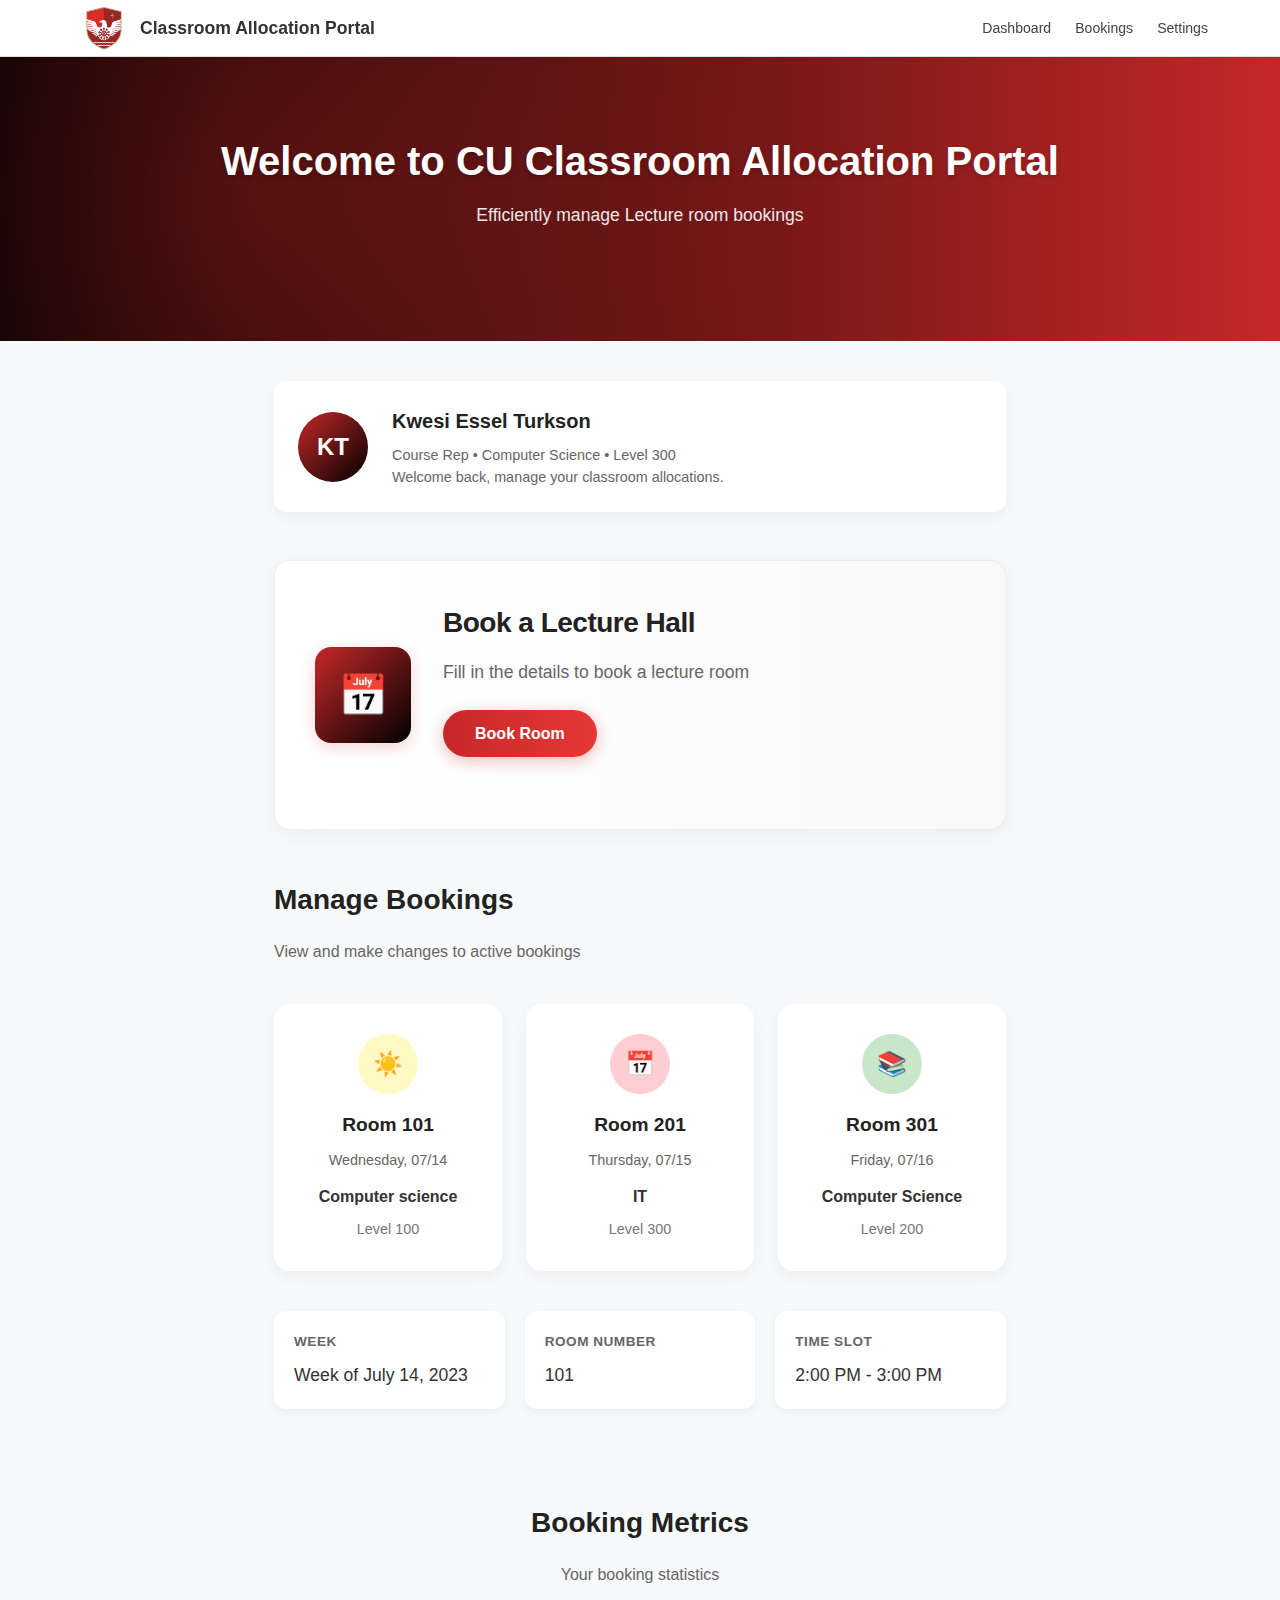
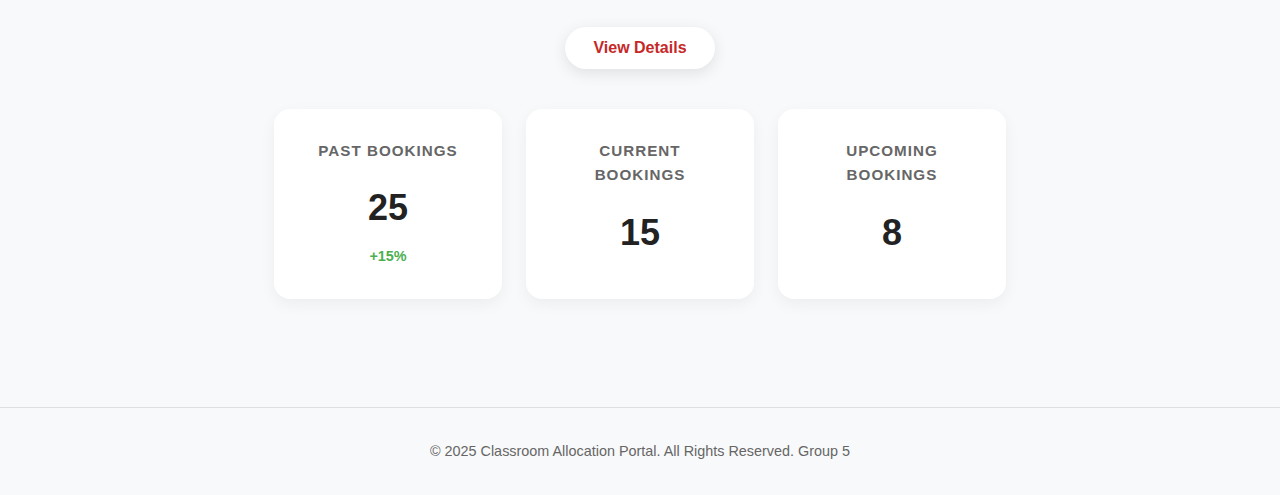
==== index.html @ 9508ac23 "Initial commit" ====
<!DOCTYPE html>
<html lang="en">
<head>
    <meta charset="UTF-8">
    <meta name="viewport" content="width=device-width, initial-scale=1.0">
    <title>Classroom Allocation Portal</title>
    <link rel="stylesheet" href="cu.css">
</head>
<body>
    <!-- Full-width header container -->
    <div class="header-container">
        <header class="header">
            <div class="logo">
                <img src="cu logo.png" alt="Logo">
                <span class="logo-text">Classroom Allocation Portal</span>
            </div>
            
            <button class="mobile-menu-toggle">☰</button>
            
            <div class="nav-links">
                <a href="#">Dashboard</a>
                <a href="booking.html">Bookings</a>
                <a href="#">Settings</a>
            </div>           
           
        </header>
    </div>

   

    <!-- Full-width hero container -->
    <div class="hero-container">
        <section class="hero">
            <h1>Welcome to CU Classroom Allocation Portal</h1>
            <p>Efficiently manage Lecture room bookings</p>
        </section>
    </div>

    <!-- Main content container -->        
    <div class="container">
        <!-- User info -->
        <div class="user-info">
            <div class="user-avatar">KT</div>
            <div class="user-details">
                <h3>Kwesi Essel Turkson</h3>
                <p>Course Rep • Computer Science • Level 300</p>
                <p>Welcome back, manage your classroom allocations.</p>
            </div>
        </div>
        
        <!-- New booking section -->
        <div class="new-booking">
            <div class="booking-icon">📅</div>
            <div class="booking-form">
                <h2>Book a Lecture Hall</h2>
                <p>Fill in the details to book a lecture room</p>
                <!-- Booking actions -->
                <div class="booking-actions">
                    <button class="btn" onclick="window.location.href='booking.html'">Book Room</button>
                </div>
            </div>
        </div>
        
        <!-- Manage bookings section -->
        <section class="manage-bookings">
            <h2 class="section-title">Manage Bookings</h2>
            <p class="section-subtitle">View and make changes to active bookings</p>

            <!-- Room cards -->
            <div class="room-cards">
                <div class="room-card">
                    <div class="room-icon sun">
                        <span>☀️</span>
                    </div>
                    <p class="room-number">Room 101</p>
                    <p class="room-details">Wednesday, 07/14</p>
                    <p class="room-department">Computer science</p>
                    <p class="room-level">Level 100</p>
                </div>
                <div class="room-card">
                    <div class="room-icon calendar">
                        <span>📅</span>
                    </div>
                    <p class="room-number">Room 201</p>
                    <p class="room-details">Thursday, 07/15</p>
                    <p class="room-department">IT</p>
                    <p class="room-level">Level 300</p>
                </div>
                <div class="room-card">
                    <div class="room-icon book">
                        <span>📚</span>
                    </div>
                    <p class="room-number">Room 301</p>
                    <p class="room-details">Friday, 07/16</p>
                    <p class="room-department">Computer Science</p>
                    <p class="room-level">Level 200</p>
                </div>
            </div>

            <!-- Booking details -->
            <div class="booking-details">
                <div class="booking-detail">
                    <h4>Week</h4>
                    <p>Week of July 14, 2023</p>
                </div>
                <div class="booking-detail">
                    <h4>Room Number</h4>
                    <p>101</p>
                </div>
                <div class="booking-detail">
                    <h4>Time slot</h4>
                    <p>2:00 PM - 3:00 PM</p>
                </div>
            </div>
        </section>

        <!-- Metrics section -->
        <section class="metrics">
            <h2 class="metrics-title">Booking Metrics</h2>
            <p class="metrics-subtitle">Your booking statistics</p>
            <div class="metrics-btn">
                <button class="btn">View Details</button>
            </div>

            <div class="metrics-cards">
                <div class="metrics-card">
                    <h3>Past Bookings</h3>
                    <p class="metrics-number">25</p>
                    <p class="metrics-change">+15%</p>
                </div>
                <div class="metrics-card">
                    <h3>Current Bookings</h3>
                    <p class="metrics-number">15</p>
                </div>
                <div class="metrics-card">
                    <h3>Upcoming Bookings</h3>
                    <p class="metrics-number">8</p>
                </div>
            </div>
        </section>
    </div>

    <!-- Footer -->
    <footer class="footer">
        <p>© 2025 Classroom Allocation Portal. All Rights Reserved. Group 5</p>
    </footer>

    <script src="cu.js"></script>
</body>
</html>
---- cu.css ----
/* ===== GLOBAL STYLES ===== */
* {
    margin: 0;
    padding: 0;
    box-sizing: border-box;
    font-family: 'Segoe UI', Roboto, Oxygen, Ubuntu, Cantarell, 'Open Sans', 'Helvetica Neue', sans-serif;
}

body {
    background-color: #f8f9fa;
    line-height: 1.6;
    color: #333;
    min-height: 100vh;
    display: flex;
    flex-direction: column;
}

img {
    max-width: 100%;
    height: auto;
    object-fit: contain;
}

.container {
    max-width: 1200px;
    margin: 0 auto;
    padding: 0 1.5rem;
    flex: 1;
}

.btn {
    display: inline-block;
    padding: 0.75rem 1.75rem;
    background-color: #fff;
    color: #c62828;
    text-decoration: none;
    border-radius: 2rem;
    font-size: 1rem;
    font-weight: 600;
    border: none;
    cursor: pointer;
    transition: all 0.3s ease;
    box-shadow: 0 4px 15px rgba(0,0,0,0.1);
}

.btn:hover {
    background-color: #f1f1f1;
    transform: translateY(-2px);
    box-shadow: 0 6px 20px rgba(0,0,0,0.15);
}

.section-title {
    font-size: 1.75rem;
    margin-bottom: 1rem;
    color: #222;
    font-weight: 700;
}

.section-subtitle {
    font-size: 1rem;
    color: #666;
    margin-bottom: 2rem;
    max-width: 700px;
}

/* ===== SIMPLIFIED HEADER SECTION ===== */
.header-container {
    width: 100%;
    background-color: #ffffff;
    border-bottom: 1px solid #e0e0e0;
    position: sticky;
    top: 0;
    z-index: 1000;
    box-shadow: 0 2px 4px rgba(0, 0, 0, 0.05);
}

.header {
    display: flex;
    justify-content: space-between;
    align-items: center;
    max-width: 1200px;
    margin: 0 auto;
    padding: 1rem 2rem;
    gap: 1rem;
}

/* Logo Area */
.logo {
    display: flex;
    align-items: center;
    gap: 0.75rem;
    text-decoration: none;
}

.logo img {
    width: 2rem;
    height: 2rem;
}

.logo-text {
    font-weight: 600;
    font-size: 1.2rem;
    color: #333333;
    white-space: nowrap;
    font-family: 'Segoe UI', Roboto, Oxygen, Ubuntu, Cantarell, sans-serif;
}

/* Navigation */
.nav-links {
    display: flex;
    gap: 1.5rem;
    margin-left: auto;
}

.nav-links a {
    text-decoration: none;
    color: #444444;
    font-size: 1rem;
    font-weight: 500;
    padding: 0.5rem 0;
    position: relative;
    font-family: 'Segoe UI', Roboto, Oxygen, Ubuntu, Cantarell, sans-serif;
}

.nav-links a:hover {
    color: #cc0000;
}

.nav-links a::after {
    content: '';
    position: absolute;
    bottom: 0;
    left: 0;
    width: 0;
    height: 2px;
    background: #cc0000;
    transition: width 0.3s ease;
}

.nav-links a:hover::after {
    width: 100%;
}


/* Mobile Styles */
@media (max-width: 992px) {
    .header {
        flex-wrap: wrap;
        padding: 0.75rem 1.5rem;
    }
    
    .mobile-menu-toggle,
    .search-toggle {
        display: block;
        background: none;
        border: none;
        font-size: 1.5rem;
        color: #333333;
        cursor: pointer;
        padding: 0.25rem;
    }
    
    .nav-links {
        display: none;
        width: 100%;
        flex-direction: column;
        gap: 0.5rem;
        margin: 0.75rem 0 0;
        padding: 0.5rem 0;
        border-top: 1px solid #eeeeee;
    }
    
    .nav-links.active {
        display: flex;
    }
    
    .search-container {
        display: none;
        width: 100%;
        margin-top: 0.75rem;
    }
    
    .search-container.active {
        display: flex;
    }
}
/* ===== HERO SECTION ===== */
.hero-container {
    width: 100%;
    background: linear-gradient(90deg, #000000 0%, #c62828 100%);
    position: relative;
    overflow: hidden;
}

.hero-container::before {
    content: '';
    position: absolute;
    top: 0;
    left: 0;
    width: 100%;
    height: 100%;
    background: radial-gradient(circle at 20% 50%, rgba(198,40,40,0.3) 0%, transparent 50%);
}

.hero {
    max-width: 1200px;
    margin: 0 auto;
    color: white;
    text-align: center;
    padding: 5rem 1.5rem;
    position: relative;
    z-index: 1;
}

.hero h1 {
    font-size: 2.5rem;
    margin-bottom: 1rem;
    font-weight: 700;
    text-shadow: 0 2px 4px rgba(0,0,0,0.2);
    line-height: 1.2;
}

.hero p {
    font-size: 1.1rem;
    margin-bottom: 2rem;
    opacity: 0.9;
    max-width: 700px;
    margin-left: auto;
    margin-right: auto;
}

/* ===== MAIN CONTENT SECTIONS ===== */
/* User Info */
.user-info {
    display: flex;
    align-items: center;
    margin: 2.5rem 0;
    padding: 1.5rem;
    background-color: #fff;
    border-radius: 0.75rem;
    box-shadow: 0 5px 15px rgba(0,0,0,0.05);
}

.user-avatar {
    width: 4.375rem;
    height: 4.375rem;
    background-color: #e0e0e0;
    border-radius: 50%;
    margin-right: 1.5rem;
    display: flex;
    align-items: center;
    justify-content: center;
    overflow: hidden;
    background: linear-gradient(135deg, #c62828 0%, #000000 100%);
    color: white;
    font-weight: bold;
    font-size: 1.5rem;
}

.user-details h3 {
    font-size: 1.25rem;
    margin-bottom: 0.5rem;
    color: #222;
}

.user-details p {
    font-size: 0.9rem;
    color: #666;
    line-height: 1.5;
}

/* Room Cards */
.room-cards {
    display: flex;
    justify-content: space-between;
    margin: 2.5rem 0;
    gap: 1.5rem;
}

.room-card {
    flex: 1;
    text-align: center;
    padding: 1.875rem;
    border-radius: 1rem;
    background-color: #fff;
    box-shadow: 0 5px 15px rgba(0,0,0,0.05);
    transition: all 0.3s ease;
}

.room-card:hover {
    transform: translateY(-0.3125rem);
    box-shadow: 0 8px 25px rgba(0,0,0,0.1);
}

.room-icon {
    width: 3.75rem;
    height: 3.75rem;
    margin: 0 auto 1rem;
    background-color: #f5f5f5;
    border-radius: 50%;
    display: flex;
    align-items: center;
    justify-content: center;
    font-size: 1.5rem;
    transition: all 0.3s ease;
}

.room-card:hover .room-icon {
    transform: scale(1.1);
}

.room-icon.sun {
    background-color: #fff9c4;
    color: #ffc107;
}

.room-icon.calendar {
    background-color: #ffcdd2;
    color: #f44336;
}

.room-icon.book {
    background-color: #c8e6c9;
    color: #4caf50;
}

.room-number {
    font-weight: 700;
    margin-bottom: 0.5rem;
    font-size: 1.2rem;
    color: #222;
}

.room-details {
    font-size: 0.9rem;
    color: #666;
    margin-bottom: 0.75rem;
}

.room-department {
    font-weight: 600;
    margin-bottom: 0.5rem;
    color: #333;
}

.room-level {
    font-size: 0.9rem;
    color: #777;
}

/* Booking Details */
.booking-details {
    display: flex;
    justify-content: space-between;
    margin: 2rem 0;
    gap: 1.25rem;
}

.booking-detail {
    flex: 1;
    background: #fff;
    padding: 1.25rem;
    border-radius: 0.75rem;
    box-shadow: 0 3px 10px rgba(0,0,0,0.05);
}

.booking-detail h4 {
    font-size: 0.85rem;
    color: #666;
    margin-bottom: 0.5rem;
    text-transform: uppercase;
    letter-spacing: 0.5px;
}

.booking-detail p {
    font-size: 1.1rem;
    color: #333;
    font-weight: 500;
}

/* Booking Actions */
.booking-actions {
    display: flex;
    gap: 1rem;
    margin: 2rem 0;
}

/* New Booking Section */
.new-booking {
    display: flex;
    align-items: center;
    margin: 3rem 0;
    padding: 2.5rem;
    background: #fff;
    border-radius: 1rem;
    box-shadow: 0 5px 20px rgba(0,0,0,0.05);
    transition: all 0.3s ease;
    border: 1px solid rgba(0, 0, 0, 0.05);
    background-image: linear-gradient(to right, #ffffff, #f9f9f9);
}

.new-booking:hover {
    box-shadow: 0 8px 30px rgba(0,0,0,0.1);
    transform: translateY(-3px);
    border-color: rgba(0, 122, 255, 0.2);
}

.booking-icon {
    width: 6rem;
    height: 6rem;
    margin-right: 2rem;
    background: linear-gradient(135deg, #c62828 0%, #000000 100%);
    border-radius: 1rem;
    display: flex;
    align-items: center;
    justify-content: center;
    color: white;
    font-size: 2.5rem;
    flex-shrink: 0;
    box-shadow: 0 4px 15px rgba(198, 40, 40, 0.2);
}

.booking-form {
    flex-grow: 1;
}

.booking-form h2 {
    font-size: 1.75rem;
    margin-bottom: 0.75rem;
    color: #222;
    font-weight: 700;
    letter-spacing: -0.5px;
}

.booking-form p {
    font-size: 1.1rem;
    color: #666;
    max-width: 600px;
    margin-bottom: 1.5rem;
    line-height: 1.6;
}

/* Booking Actions */
.booking-actions {
    display: flex;
    gap: 1rem;
    margin-top: 1.5rem;
}

.booking-actions .btn {
    background: linear-gradient(to right, #c62828, #e53935);
    color: white;
    border: none;
    padding: 0.9rem 2rem;
    font-size: 1rem;
    font-weight: 600;
    box-shadow: 0 4px 15px rgba(198, 40, 40, 0.3);
    transition: all 0.3s ease;
}

.booking-actions .btn:hover {
    background: linear-gradient(to right, #b71c1c, #c62828);
    transform: translateY(-2px);
    box-shadow: 0 6px 20px rgba(198, 40, 40, 0.4);
}

/* Metrics Section */
.metrics {
    padding: 3.75rem 0;
    text-align: center;
}

.metrics-title {
    font-size: 1.75rem;
    margin-bottom: 1rem;
    color: #222;
}

.metrics-subtitle {
    font-size: 1rem;
    color: #666;
    margin-bottom: 2.5rem;
    max-width: 700px;
    margin-left: auto;
    margin-right: auto;
}

.metrics-btn {
    margin-bottom: 2.5rem;
}

.metrics-cards {
    display: flex;
    justify-content: space-between;
    gap: 1.5rem;
}

.metrics-card {
    flex: 1;
    text-align: center;
    background: #fff;
    padding: 1.875rem;
    border-radius: 1rem;
    box-shadow: 0 5px 15px rgba(0,0,0,0.05);
    transition: all 0.3s ease;
}

.metrics-card:hover {
    transform: translateY(-0.3125rem);
    box-shadow: 0 8px 25px rgba(0,0,0,0.1);
}

.metrics-card h3 {
    font-size: 0.95rem;
    color: #666;
    margin-bottom: 1rem;
    text-transform: uppercase;
    letter-spacing: 1px;
}

.metrics-number {
    font-size: 2.25rem;
    font-weight: 700;
    margin-bottom: 0.5rem;
    color: #222;
}

.metrics-change {
    font-size: 0.9rem;
    color: #4caf50;
    font-weight: 600;
}

/* Footer */
.footer {
    text-align: center;
    padding: 2rem;
    font-size: 0.9rem;
    color: #666;
    border-top: 1px solid rgba(0,0,0,0.1);
    margin-top: 3rem;
}

/* ===== RESPONSIVE STYLES ===== */
@media (max-width: 1024px) {
    .room-cards, 
    .metrics-cards {
        flex-wrap: wrap;
    }
    
    .room-card,
    .metrics-card {
        min-width: calc(50% - 1rem);
    }
}

@media (min-width: 769px) {
    .header-container {
        padding: 0 2rem;
    }
    
    .header {
        height: 3.5rem;
        gap: 1.5rem;
        flex-wrap: nowrap;
    }
    
    .logo {
        min-width: 220px;
        padding-left: 0.5rem;
        order: 0;
    }
    
    .logo img {
        width: 3rem;
        height: 3rem;
    }
    
    .logo-text {
        font-size: 1.1rem;
    }
    
    .mobile-menu-toggle, 
    .search-toggle {
        display: none;
    }
    
    .nav-links {
        display: flex;
        width: auto;
        order: 0;
        margin-top: 0;
        padding-top: 0;
        border-top: none;
        margin-left: 1.5rem;
        gap: 1.5rem;
    }
    
    .nav-links a {
        font-size: 0.88rem;
        padding: 0.5rem 0;
        flex: none;
    }
    
    .search-container {
        display: block;
        order: 0;
        margin-top: 0;
        min-width: 240px;
        max-width: 320px;
    }
    
    .mobile-search {
        display: none;
    }
}

@media (max-width: 768px) {
    .hero {
        padding: 4rem 1.25rem;
    }
    
    .hero h1 {
        font-size: 2rem;
    }
    
    .room-cards,
    .metrics-cards {
        flex-direction: column;
        gap: 1.25rem;
    }
    
    .room-card,
    .metrics-card {
        width: 100%;
    }
    
    .booking-details {
        flex-direction: column;
        gap: 1rem;
    }
    
    .new-booking {
        flex-direction: column;
        text-align: center;
        padding: 2rem;
    }
    
    .booking-icon {
        margin-right: 0;
        margin-bottom: 1.5rem;
        width: 5rem;
        height: 5rem;
        font-size: 2rem;
    }

    .booking-form h2 {
        font-size: 1.5rem;
    }
    
    .booking-form p {
        font-size: 1rem;
        margin-left: auto;
        margin-right: auto;
    }
    
    .booking-actions {
        justify-content: center;
    }

    .btn, 
    .btn-secondary {
        width: 100%;
    }
}

@media (max-width: 480px) {
    .header-container {
        padding: 0.5rem;
    }
    
    .logo-text {
        font-size: 0.95rem;
    }
    
    .mobile-search {
        padding: 0.5rem;
        top: 56px;
    }
    
    .nav-links {
        flex-direction: column;
        gap: 0.5rem;
    }
    
    .nav-links a {
        padding: 0.75rem;
    }

    .hero h1 {
        font-size: 1.75rem;
    }
    
    .hero p {
        font-size: 1rem;
    }

    .user-info {
        flex-direction: column;
        text-align: center;
        padding: 1.5rem;
    }

    .user-avatar {
        margin-right: 0;
        margin-bottom: 1rem;
    }

    .new-booking {
        padding: 1.5rem;
    }
    
    .booking-icon {
        width: 4.5rem;
        height: 4.5rem;
        font-size: 1.8rem;
    }
    
    .booking-form h2 {
        font-size: 1.3rem;
    }
    
    .booking-actions {
        flex-direction: column;
        gap: 0.8rem;
    }
    
    .booking-actions .btn {
        width: 100%;
    }

    .metrics-title {
        font-size: 1.5rem;
    }
}
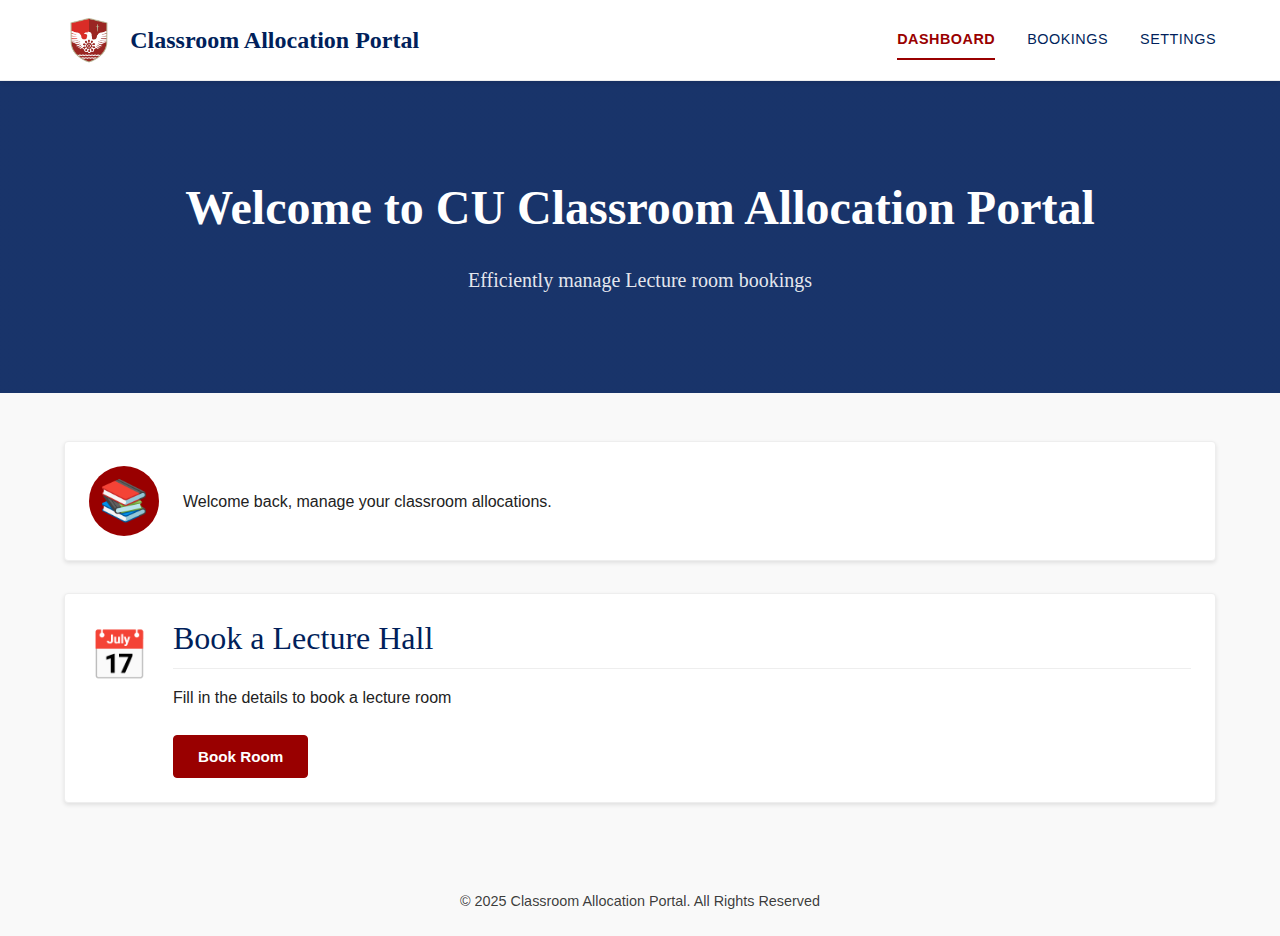
==== commit 55a255a8: "Updated HTML and CSS files" ====
--- a/index.html
+++ b/index.html
@@ -15,18 +15,15 @@
                 <span class="logo-text">Classroom Allocation Portal</span>
             </div>
             
-            <button class="mobile-menu-toggle">☰</button>
+            <button class="mobile-menu-toggle" aria-label="Toggle navigation menu" aria-expanded="false">☰</button>
             
             <div class="nav-links">
-                <a href="#">Dashboard</a>
+                <a href="#" class="active">Dashboard</a>
                 <a href="booking.html">Bookings</a>
-                <a href="#">Settings</a>
+                <a href="settings.html">Settings</a>
             </div>           
-           
         </header>
     </div>
-
-   
 
     <!-- Full-width hero container -->
     <div class="hero-container">
@@ -40,10 +37,10 @@
     <div class="container">
         <!-- User info -->
         <div class="user-info">
-            <div class="user-avatar">KT</div>
+            <div class="user-avatar"><span>📚</span></div>
             <div class="user-details">
-                <h3>Kwesi Essel Turkson</h3>
-                <p>Course Rep • Computer Science • Level 300</p>
+                <h3 id="userFullName"></h3>
+                <p id="userRoleInfo"></p>
                 <p>Welcome back, manage your classroom allocations.</p>
             </div>
         </div>
@@ -60,91 +57,40 @@
                 </div>
             </div>
         </div>
-        
-        <!-- Manage bookings section -->
-        <section class="manage-bookings">
-            <h2 class="section-title">Manage Bookings</h2>
-            <p class="section-subtitle">View and make changes to active bookings</p>
+        <!--
+        -->
+       <!-- Add this in your index.html file -->
 
-            <!-- Room cards -->
-            <div class="room-cards">
-                <div class="room-card">
-                    <div class="room-icon sun">
-                        <span>☀️</span>
-                    </div>
-                    <p class="room-number">Room 101</p>
-                    <p class="room-details">Wednesday, 07/14</p>
-                    <p class="room-department">Computer science</p>
-                    <p class="room-level">Level 100</p>
-                </div>
-                <div class="room-card">
-                    <div class="room-icon calendar">
-                        <span>📅</span>
-                    </div>
-                    <p class="room-number">Room 201</p>
-                    <p class="room-details">Thursday, 07/15</p>
-                    <p class="room-department">IT</p>
-                    <p class="room-level">Level 300</p>
-                </div>
-                <div class="room-card">
-                    <div class="room-icon book">
-                        <span>📚</span>
-                    </div>
-                    <p class="room-number">Room 301</p>
-                    <p class="room-details">Friday, 07/16</p>
-                    <p class="room-department">Computer Science</p>
-                    <p class="room-level">Level 200</p>
-                </div>
-            </div>
-
-            <!-- Booking details -->
-            <div class="booking-details">
-                <div class="booking-detail">
-                    <h4>Week</h4>
-                    <p>Week of July 14, 2023</p>
-                </div>
-                <div class="booking-detail">
-                    <h4>Room Number</h4>
-                    <p>101</p>
-                </div>
-                <div class="booking-detail">
-                    <h4>Time slot</h4>
-                    <p>2:00 PM - 3:00 PM</p>
-                </div>
-            </div>
-        </section>
-
-        <!-- Metrics section -->
-        <section class="metrics">
-            <h2 class="metrics-title">Booking Metrics</h2>
-            <p class="metrics-subtitle">Your booking statistics</p>
-            <div class="metrics-btn">
-                <button class="btn">View Details</button>
-            </div>
-
-            <div class="metrics-cards">
-                <div class="metrics-card">
-                    <h3>Past Bookings</h3>
-                    <p class="metrics-number">25</p>
-                    <p class="metrics-change">+15%</p>
-                </div>
-                <div class="metrics-card">
-                    <h3>Current Bookings</h3>
-                    <p class="metrics-number">15</p>
-                </div>
-                <div class="metrics-card">
-                    <h3>Upcoming Bookings</h3>
-                    <p class="metrics-number">8</p>
-                </div>
-            </div>
-        </section>
+       <!--
+<section class="manage-bookings">
+    <h2 class="section-title">Manage Bookings</h2>
+    <p class="section-subtitle">View and make changes to active bookings</p>
+    -->
+    
+    <div class="room-cards">
+      <!-- Booking cards will be inserted here by JavaScript -->
     </div>
+    
+    <!--
+    <div class="booking-details">
+      <div class="booking-detail">
+        <h4>Next Booking</h4>
+        <p id="nextBooking">Loading...</p>
+      </div>
+    </div>
+  </section>
+-->
+ 
 
     <!-- Footer -->
     <footer class="footer">
-        <p>© 2025 Classroom Allocation Portal. All Rights Reserved. Group 5</p>
+        <div class="footer-content">
+            <p>© 2025 Classroom Allocation Portal. All Rights Reserved</p>
+        </div>
     </footer>
 
     <script src="cu.js"></script>
+    <script src="user-display.js"></script>
+    <script src="booking-system.js"></script>
 </body>
 </html>--- a/cu.css
+++ b/cu.css
@@ -1,129 +1,226 @@
-/* ===== GLOBAL STYLES ===== */
+/* ====== Global Styles ====== */
+:root {
+    --primary-color: #990000; /* Penn red */
+    --secondary-color: #011F5B; /* Penn blue */
+    --accent-color: #4CAF50; /* Green for available/positive actions */
+    --danger-color: #E74C3C; /* Slightly different red for danger/destructive actions */
+    --light-color: #F8F9FA;
+    --dark-color: #222;
+    --gray-color: #6C757D;
+    --white: #FFFFFF;
+    --off-white: #F9F9F9;
+    --shadow: 0 2px 4px rgba(0, 0, 0, 0.1);
+    --transition: all 0.3s ease;
+    --border-radius: 4px;
+    --max-width: 1200px;
+    --header-height: 80px;
+    --serif-font: 'Georgia', serif;
+    --sans-font: 'Helvetica Neue', Arial, sans-serif;
+}
+
 * {
     margin: 0;
     padding: 0;
     box-sizing: border-box;
-    font-family: 'Segoe UI', Roboto, Oxygen, Ubuntu, Cantarell, 'Open Sans', 'Helvetica Neue', sans-serif;
+}
+
+html {
+    font-size: 16px;
+    scroll-behavior: smooth;
+    width: 100%;
+    overflow-x: hidden;
 }
 
 body {
-    background-color: #f8f9fa;
+    font-family: var(--sans-font);
     line-height: 1.6;
-    color: #333;
+    color: var(--dark-color);
+    background-color: var(--off-white);
     min-height: 100vh;
     display: flex;
     flex-direction: column;
+    width: 100%;
+    overflow-x: hidden;
+}
+
+a {
+    text-decoration: none;
+    color: var(--secondary-color);
+    transition: var(--transition);
+}
+
+a:hover {
+    color: var(--primary-color);
+}
+
+button {
+    cursor: pointer;
+    font-family: inherit;
+    border: none;
+    outline: none;
 }
 
 img {
     max-width: 100%;
     height: auto;
-    object-fit: contain;
-}
-
+    display: block;
+}
+
+/* ====== Typography ====== */
+h1, h2, h3, h4 {
+    margin-bottom: 1rem;
+    line-height: 1.3;
+    font-family: var(--serif-font);
+    font-weight: normal;
+    color: var(--secondary-color);
+}
+
+h1 {
+    font-size: 2.5rem;
+    font-weight: 700;
+}
+
+h2 {
+    font-size: 2rem;
+    border-bottom: 1px solid #eee;
+    padding-bottom: 0.5rem;
+}
+
+h3 {
+    font-size: 1.5rem;
+}
+
+p {
+    margin-bottom: 1rem;
+    color: var(--dark-color);
+}
+
+/* ====== Utility Classes ====== */
 .container {
-    max-width: 1200px;
+    width: 100%;
+    max-width: var(--max-width);
     margin: 0 auto;
     padding: 0 1.5rem;
-    flex: 1;
 }
 
 .btn {
     display: inline-block;
-    padding: 0.75rem 1.75rem;
-    background-color: #fff;
-    color: #c62828;
-    text-decoration: none;
-    border-radius: 2rem;
-    font-size: 1rem;
+    padding: 0.75rem 1.5rem;
+    background-color: var(--primary-color);
+    color: var(--white);
+    border-radius: var(--border-radius);
     font-weight: 600;
-    border: none;
-    cursor: pointer;
-    transition: all 0.3s ease;
-    box-shadow: 0 4px 15px rgba(0,0,0,0.1);
+    transition: var(--transition);
+    text-align: center;
+    border: 1px solid var(--primary-color);
+    font-size: 0.95rem;
 }
 
 .btn:hover {
-    background-color: #f1f1f1;
-    transform: translateY(-2px);
-    box-shadow: 0 6px 20px rgba(0,0,0,0.15);
-}
-
-.section-title {
-    font-size: 1.75rem;
-    margin-bottom: 1rem;
-    color: #222;
-    font-weight: 700;
-}
-
-.section-subtitle {
-    font-size: 1rem;
-    color: #666;
-    margin-bottom: 2rem;
-    max-width: 700px;
-}
-
-/* ===== SIMPLIFIED HEADER SECTION ===== */
+    background-color: #7a0000;
+    transform: translateY(-1px);
+    box-shadow: var(--shadow);
+}
+
+.btn-outline {
+    background-color: transparent;
+    color: var(--primary-color);
+    border: 1px solid var(--primary-color);
+}
+
+.btn-outline:hover {
+    background-color: var(--primary-color);
+    color: white;
+}
+
+.btn-available {
+    background-color: var(--accent-color);
+    color: white;
+    border-color: var(--accent-color);
+}
+
+.btn-available:hover {
+    background-color: #3e8e41;
+}
+
+.btn-booked {
+    background-color: var(--gray-color);
+    cursor: not-allowed;
+    border-color: var(--gray-color);
+}
+
+.btn-cancel {
+    background-color: var(--danger-color);
+    color: white;
+    border-color: var(--danger-color);
+}
+
+.btn-cancel:hover {
+    background-color: #c0392b;
+}
+
+.text-center {
+    text-align: center;
+}
+
+/* ====== Header Styles ====== */
 .header-container {
     width: 100%;
-    background-color: #ffffff;
-    border-bottom: 1px solid #e0e0e0;
+    background-color: var(--white);
+    color: var(--secondary-color);
+    box-shadow: var(--shadow);
     position: sticky;
     top: 0;
-    z-index: 1000;
-    box-shadow: 0 2px 4px rgba(0, 0, 0, 0.05);
+    z-index: 100;
+    border-bottom: 1px solid #eee;
 }
 
 .header {
     display: flex;
     justify-content: space-between;
     align-items: center;
-    max-width: 1200px;
+    height: var(--header-height);
+    padding: 0 1.5rem;
+    max-width: var(--max-width);
     margin: 0 auto;
-    padding: 1rem 2rem;
+}
+
+.logo {
+    display: flex;
+    align-items: center;
     gap: 1rem;
 }
 
-/* Logo Area */
-.logo {
-    display: flex;
-    align-items: center;
-    gap: 0.75rem;
-    text-decoration: none;
-}
-
 .logo img {
-    width: 2rem;
-    height: 2rem;
+    height: 50px;
+    width: auto;
 }
 
 .logo-text {
+    font-family: var(--serif-font);
+    font-size: 1.5rem;
     font-weight: 600;
-    font-size: 1.2rem;
-    color: #333333;
-    white-space: nowrap;
-    font-family: 'Segoe UI', Roboto, Oxygen, Ubuntu, Cantarell, sans-serif;
-}
-
-/* Navigation */
+    color: var(--secondary-color);
+}
+
 .nav-links {
     display: flex;
-    gap: 1.5rem;
-    margin-left: auto;
+    gap: 2rem;
 }
 
 .nav-links a {
-    text-decoration: none;
-    color: #444444;
-    font-size: 1rem;
     font-weight: 500;
+    transition: var(--transition);
     padding: 0.5rem 0;
     position: relative;
-    font-family: 'Segoe UI', Roboto, Oxygen, Ubuntu, Cantarell, sans-serif;
+    color: var(--secondary-color);
+    text-transform: uppercase;
+    font-size: 0.9rem;
+    letter-spacing: 0.5px;
 }
 
 .nav-links a:hover {
-    color: #cc0000;
+    color: var(--primary-color);
 }
 
 .nav-links a::after {
@@ -133,613 +230,597 @@
     left: 0;
     width: 0;
     height: 2px;
-    background: #cc0000;
-    transition: width 0.3s ease;
+    background-color: var(--primary-color);
+    transition: var(--transition);
 }
 
 .nav-links a:hover::after {
     width: 100%;
 }
 
-
-/* Mobile Styles */
-@media (max-width: 992px) {
-    .header {
-        flex-wrap: wrap;
-        padding: 0.75rem 1.5rem;
-    }
-    
-    .mobile-menu-toggle,
-    .search-toggle {
-        display: block;
-        background: none;
-        border: none;
-        font-size: 1.5rem;
-        color: #333333;
-        cursor: pointer;
-        padding: 0.25rem;
-    }
-    
-    .nav-links {
-        display: none;
-        width: 100%;
-        flex-direction: column;
-        gap: 0.5rem;
-        margin: 0.75rem 0 0;
-        padding: 0.5rem 0;
-        border-top: 1px solid #eeeeee;
-    }
-    
-    .nav-links.active {
-        display: flex;
-    }
-    
-    .search-container {
-        display: none;
-        width: 100%;
-        margin-top: 0.75rem;
-    }
-    
-    .search-container.active {
-        display: flex;
-    }
-}
-/* ===== HERO SECTION ===== */
+.nav-links a.active {
+    color: var(--primary-color);
+    font-weight: 600;
+}
+
+.nav-links a.active::after {
+    width: 100%;
+}
+
+.mobile-menu-toggle {
+    display: none;
+    background: none;
+    color: var(--secondary-color);
+    font-size: 1.5rem;
+    cursor: pointer;
+    border: none;
+}
+
+/* ====== Hero Section ====== */
 .hero-container {
     width: 100%;
-    background: linear-gradient(90deg, #000000 0%, #c62828 100%);
-    position: relative;
-    overflow: hidden;
-}
-
-.hero-container::before {
-    content: '';
-    position: absolute;
+    background: linear-gradient(rgba(1, 31, 91, 0.9), rgba(1, 31, 91, 0.9)), 
+                url('https://www.upenn.edu/sites/default/files/styles/card_3x2/public/2022-06/penn-campus-aerial.jpg') no-repeat center center;
+    background-size: cover;
+    color: var(--white);
+    padding: 6rem 0 4rem;
+    margin-bottom: 3rem;
+    text-align: center;
+}
+
+.hero {
+    max-width: var(--max-width);
+    margin: 0 auto;
+    padding: 0 1.5rem;
+    text-align: center;
+}
+
+.hero h1 {
+    color: var(--white);
+    margin-bottom: 1.5rem;
+    font-size: 3rem;
+    font-weight: 700;
+}
+
+.hero p {
+    color: rgba(255, 255, 255, 0.9);
+    font-size: 1.25rem;
+    max-width: 700px;
+    margin: 0 auto 2rem;
+    font-family: var(--serif-font);
+    line-height: 1.7;
+}
+
+/* ====== Main Content Styles ====== */
+main {
+    flex: 1;
+    padding: 2rem 0;
+    background-color: var(--off-white);
+}
+
+.content-section {
+    background-color: var(--white);
+    padding: 2rem;
+    border-radius: var(--border-radius);
+    box-shadow: var(--shadow);
+    margin-bottom: 2rem;
+    border: 1px solid #eee;
+}
+
+.user-info {
+    display: flex;
+    align-items: center;
+    gap: 1.5rem;
+    background-color: var(--white);
+    padding: 1.5rem;
+    border-radius: var(--border-radius);
+    box-shadow: var(--shadow);
+    margin-bottom: 2rem;
+    border: 1px solid #eee;
+}
+
+.user-avatar {
+    font-size: 2.5rem;
+    background-color: var(--primary-color);
+    color: var(--white);
+    width: 70px;
+    height: 70px;
+    border-radius: 50%;
+    display: flex;
+    align-items: center;
+    justify-content: center;
+    font-family: var(--serif-font);
+}
+
+.user-details h3 {
+    color: var(--secondary-color);
+    margin-bottom: 0.5rem;
+}
+
+.user-details p:first-of-type {
+    font-weight: 500;
+    color: var(--dark-color);
+}
+
+/* ====== Booking Sections ====== */
+.new-booking {
+    display: flex;
+    gap: 1.5rem;
+    background-color: var(--white);
+    padding: 1.5rem;
+    border-radius: var(--border-radius);
+    box-shadow: var(--shadow);
+    margin-bottom: 2rem;
+    border: 1px solid #eee;
+}
+
+.booking-icon {
+    font-size: 3rem;
+    color: var(--primary-color);
+}
+
+.booking-form {
+    flex: 1;
+}
+
+.booking-actions {
+    margin-top: 1.5rem;
+    display: flex;
+    gap: 1rem;
+}
+
+.section-title {
+    color: var(--secondary-color);
+    margin-bottom: 0.5rem;
+    font-family: var(--serif-font);
+}
+
+.section-subtitle {
+    color: var(--gray-color);
+    margin-bottom: 1.5rem;
+    font-family: var(--serif-font);
+    font-style: italic;
+}
+
+/* ====== Room Cards ====== */
+.room-cards {
+    display: grid;
+    grid-template-columns: repeat(auto-fill, minmax(300px, 1fr));
+    gap: 1.5rem;
+    margin-bottom: 2rem;
+}
+
+.room-card {
+    background-color: var(--white);
+    border-radius: var(--border-radius);
+    box-shadow: var(--shadow);
+    padding: 1.5rem;
+    transition: var(--transition);
+    border: 1px solid #eee;
+}
+
+.room-card:hover {
+    transform: translateY(-5px);
+    box-shadow: 0 5px 15px rgba(0, 0, 0, 0.1);
+}
+
+.room-icon {
+    font-size: 2rem;
+    margin-bottom: 1rem;
+    color: var(--secondary-color);
+}
+
+.room-title {
+    color: var(--secondary-color);
+    margin-bottom: 0.5rem;
+    font-family: var(--serif-font);
+}
+
+.room-block {
+    color: var(--gray-color);
+    margin-bottom: 1rem;
+    font-size: 0.9rem;
+}
+
+.room-status {
+    display: inline-block;
+    padding: 0.25rem 0.75rem;
+    border-radius: 20px;
+    font-size: 0.85rem;
+    font-weight: 500;
+    margin-bottom: 1rem;
+}
+
+.room-status.available {
+    background-color: #e8f5e9;
+    color: var(--accent-color);
+}
+
+.room-status.booked {
+    background-color: #ffebee;
+    color: var(--danger-color);
+}
+
+.book-btn {
+    width: 100%;
+    padding: 0.75rem;
+    border-radius: var(--border-radius);
+    font-weight: 600;
+    transition: var(--transition);
+    margin-top: 1rem;
+}
+
+/* ====== Booking Details ====== */
+.booking-details {
+    display: grid;
+    grid-template-columns: repeat(auto-fit, minmax(250px, 1fr));
+    gap: 1.5rem;
+    margin-bottom: 2rem;
+}
+
+.booking-detail {
+    background-color: var(--white);
+    padding: 1.5rem;
+    border-radius: var(--border-radius);
+    box-shadow: var(--shadow);
+    border: 1px solid #eee;
+}
+
+.booking-detail h4 {
+    color: var(--secondary-color);
+    margin-bottom: 0.5rem;
+    font-family: var(--serif-font);
+}
+
+/* ====== Metrics Section ====== */
+.metrics {
+    background-color: var(--white);
+    padding: 1.5rem;
+    border-radius: var(--border-radius);
+    box-shadow: var(--shadow);
+    margin-bottom: 2rem;
+    border: 1px solid #eee;
+}
+
+.metrics-title {
+    color: var(--secondary-color);
+    font-family: var(--serif-font);
+}
+
+.metrics-subtitle {
+    color: var(--gray-color);
+    margin-bottom: 1.5rem;
+    font-family: var(--serif-font);
+    font-style: italic;
+}
+
+.metrics-btn {
+    text-align: right;
+    margin-bottom: 1.5rem;
+}
+
+.metrics-cards {
+    display: grid;
+    grid-template-columns: repeat(auto-fit, minmax(200px, 1fr));
+    gap: 1.5rem;
+}
+
+.metrics-card {
+    background-color: var(--off-white);
+    padding: 1.5rem;
+    border-radius: var(--border-radius);
+    text-align: center;
+    border: 1px solid #eee;
+}
+
+.metrics-card h3 {
+    color: var(--secondary-color);
+    font-size: 1.1rem;
+    margin-bottom: 1rem;
+    font-family: var(--serif-font);
+}
+
+.metrics-number {
+    font-size: 2rem;
+    font-weight: 700;
+    color: var(--primary-color);
+    margin-bottom: 0.5rem;
+}
+
+.metrics-change {
+    color: var(--accent-color);
+    font-weight: 500;
+}
+
+/* ====== Search Container ====== */
+.search-container {
+    display: flex;
+    gap: 1rem;
+    margin-bottom: 2rem;
+    flex-wrap: wrap;
+}
+
+.search-container input,
+.search-container select {
+    flex: 1;
+    min-width: 200px;
+    padding: 0.75rem 1rem;
+    border: 1px solid #ddd;
+    border-radius: var(--border-radius);
+    font-family: inherit;
+    font-size: 1rem;
+    background-color: var(--white);
+}
+
+.search-container button {
+    padding: 0.75rem 1.5rem;
+}
+
+/* ====== Room Grid ====== */
+.room-grid {
+    display: grid;
+    grid-template-columns: repeat(auto-fill, minmax(280px, 1fr));
+    gap: 1.5rem;
+}
+
+.loading-message,
+.no-rooms {
+    grid-column: 1 / -1;
+    text-align: center;
+    padding: 2rem;
+    color: var(--gray-color);
+    font-family: var(--serif-font);
+}
+
+/* ====== Settings Page Styles ====== */
+.settings-section {
+    background-color: var(--white);
+    padding: 1.5rem;
+    border-radius: var(--border-radius);
+    box-shadow: var(--shadow);
+    margin-bottom: 2rem;
+    border: 1px solid #eee;
+}
+
+.settings-card {
+    margin-bottom: 2rem;
+    padding-bottom: 2rem;
+    border-bottom: 1px solid #eee;
+}
+
+.settings-card:last-child {
+    margin-bottom: 0;
+    padding-bottom: 0;
+    border-bottom: none;
+}
+
+/* ====== Form Styles ====== */
+.form-group {
+    margin-bottom: 1.5rem;
+}
+
+.form-group label {
+    display: block;
+    margin-bottom: 0.5rem;
+    font-weight: 500;
+    color: var(--secondary-color);
+    font-family: var(--serif-font);
+}
+
+.form-group input,
+.form-group select,
+.form-group textarea {
+    width: 100%;
+    padding: 0.75rem 1rem;
+    border: 1px solid #ddd;
+    border-radius: var(--border-radius);
+    font-family: inherit;
+    font-size: 1rem;
+    transition: var(--transition);
+    background-color: var(--white);
+}
+
+.form-group input:focus,
+.form-group select:focus,
+.form-group textarea:focus {
+    border-color: var(--secondary-color);
+    outline: none;
+    box-shadow: 0 0 0 3px rgba(1, 31, 91, 0.1);
+}
+
+.checkbox-group {
+    display: flex;
+    align-items: center;
+    gap: 0.5rem;
+}
+
+.checkbox-group input {
+    width: auto;
+}
+
+/* ====== Modal Styles ====== */
+.booking-modal {
+    position: fixed;
     top: 0;
     left: 0;
     width: 100%;
     height: 100%;
-    background: radial-gradient(circle at 20% 50%, rgba(198,40,40,0.3) 0%, transparent 50%);
-}
-
-.hero {
-    max-width: 1200px;
-    margin: 0 auto;
-    color: white;
-    text-align: center;
-    padding: 5rem 1.5rem;
-    position: relative;
-    z-index: 1;
-}
-
-.hero h1 {
-    font-size: 2.5rem;
-    margin-bottom: 1rem;
-    font-weight: 700;
-    text-shadow: 0 2px 4px rgba(0,0,0,0.2);
-    line-height: 1.2;
-}
-
-.hero p {
-    font-size: 1.1rem;
-    margin-bottom: 2rem;
-    opacity: 0.9;
-    max-width: 700px;
-    margin-left: auto;
-    margin-right: auto;
-}
-
-/* ===== MAIN CONTENT SECTIONS ===== */
-/* User Info */
-.user-info {
-    display: flex;
-    align-items: center;
-    margin: 2.5rem 0;
-    padding: 1.5rem;
-    background-color: #fff;
-    border-radius: 0.75rem;
-    box-shadow: 0 5px 15px rgba(0,0,0,0.05);
-}
-
-.user-avatar {
-    width: 4.375rem;
-    height: 4.375rem;
-    background-color: #e0e0e0;
-    border-radius: 50%;
-    margin-right: 1.5rem;
+    background-color: rgba(0, 0, 0, 0.5);
     display: flex;
     align-items: center;
     justify-content: center;
-    overflow: hidden;
-    background: linear-gradient(135deg, #c62828 0%, #000000 100%);
-    color: white;
-    font-weight: bold;
+    z-index: 1000;
+    opacity: 0;
+    visibility: hidden;
+    transition: var(--transition);
+}
+
+.booking-modal.active {
+    opacity: 1;
+    visibility: visible;
+}
+
+.modal-content {
+    background-color: var(--white);
+    border-radius: var(--border-radius);
+    box-shadow: var(--shadow);
+    width: 100%;
+    max-width: 500px;
+    padding: 2rem;
+    position: relative;
+    transform: translateY(-20px);
+    transition: var(--transition);
+    border: 1px solid #eee;
+}
+
+.booking-modal.active .modal-content {
+    transform: translateY(0);
+}
+
+.close-modal {
+    position: absolute;
+    top: 1rem;
+    right: 1rem;
     font-size: 1.5rem;
-}
-
-.user-details h3 {
-    font-size: 1.25rem;
-    margin-bottom: 0.5rem;
-    color: #222;
-}
-
-.user-details p {
+    cursor: pointer;
+    color: var(--gray-color);
+    transition: var(--transition);
+}
+
+.close-modal:hover {
+    color: var(--danger-color);
+}
+
+/* ====== Footer Styles ====== */
+.footer {
+    width: 100%;
+    color: var(--white);
+    padding: 1.5rem 0;
+    margin-top: auto;
+    text-align: center;
+}
+
+.footer-content {
+    max-width: var(--max-width);
+    margin: 0 auto;
+    padding: 0 1.5rem;
+}
+
+.footer p {
+    color: rgba(8, 8, 8, 0.8);
     font-size: 0.9rem;
-    color: #666;
+    margin: 0;
     line-height: 1.5;
 }
 
-/* Room Cards */
-.room-cards {
-    display: flex;
-    justify-content: space-between;
-    margin: 2.5rem 0;
-    gap: 1.5rem;
-}
-
-.room-card {
-    flex: 1;
-    text-align: center;
-    padding: 1.875rem;
-    border-radius: 1rem;
-    background-color: #fff;
-    box-shadow: 0 5px 15px rgba(0,0,0,0.05);
-    transition: all 0.3s ease;
-}
-
-.room-card:hover {
-    transform: translateY(-0.3125rem);
-    box-shadow: 0 8px 25px rgba(0,0,0,0.1);
-}
-
-.room-icon {
-    width: 3.75rem;
-    height: 3.75rem;
-    margin: 0 auto 1rem;
-    background-color: #f5f5f5;
-    border-radius: 50%;
-    display: flex;
-    align-items: center;
-    justify-content: center;
-    font-size: 1.5rem;
-    transition: all 0.3s ease;
-}
-
-.room-card:hover .room-icon {
-    transform: scale(1.1);
-}
-
-.room-icon.sun {
-    background-color: #fff9c4;
-    color: #ffc107;
-}
-
-.room-icon.calendar {
-    background-color: #ffcdd2;
-    color: #f44336;
-}
-
-.room-icon.book {
-    background-color: #c8e6c9;
-    color: #4caf50;
-}
-
-.room-number {
-    font-weight: 700;
-    margin-bottom: 0.5rem;
-    font-size: 1.2rem;
-    color: #222;
-}
-
-.room-details {
-    font-size: 0.9rem;
-    color: #666;
-    margin-bottom: 0.75rem;
-}
-
-.room-department {
-    font-weight: 600;
-    margin-bottom: 0.5rem;
-    color: #333;
-}
-
-.room-level {
-    font-size: 0.9rem;
-    color: #777;
-}
-
-/* Booking Details */
-.booking-details {
-    display: flex;
-    justify-content: space-between;
-    margin: 2rem 0;
-    gap: 1.25rem;
-}
-
-.booking-detail {
-    flex: 1;
-    background: #fff;
-    padding: 1.25rem;
-    border-radius: 0.75rem;
-    box-shadow: 0 3px 10px rgba(0,0,0,0.05);
-}
-
-.booking-detail h4 {
-    font-size: 0.85rem;
-    color: #666;
-    margin-bottom: 0.5rem;
-    text-transform: uppercase;
-    letter-spacing: 0.5px;
-}
-
-.booking-detail p {
-    font-size: 1.1rem;
-    color: #333;
-    font-weight: 500;
-}
-
-/* Booking Actions */
-.booking-actions {
-    display: flex;
-    gap: 1rem;
-    margin: 2rem 0;
-}
-
-/* New Booking Section */
-.new-booking {
-    display: flex;
-    align-items: center;
-    margin: 3rem 0;
-    padding: 2.5rem;
-    background: #fff;
-    border-radius: 1rem;
-    box-shadow: 0 5px 20px rgba(0,0,0,0.05);
-    transition: all 0.3s ease;
-    border: 1px solid rgba(0, 0, 0, 0.05);
-    background-image: linear-gradient(to right, #ffffff, #f9f9f9);
-}
-
-.new-booking:hover {
-    box-shadow: 0 8px 30px rgba(0,0,0,0.1);
-    transform: translateY(-3px);
-    border-color: rgba(0, 122, 255, 0.2);
-}
-
-.booking-icon {
-    width: 6rem;
-    height: 6rem;
-    margin-right: 2rem;
-    background: linear-gradient(135deg, #c62828 0%, #000000 100%);
-    border-radius: 1rem;
-    display: flex;
-    align-items: center;
-    justify-content: center;
-    color: white;
-    font-size: 2.5rem;
-    flex-shrink: 0;
-    box-shadow: 0 4px 15px rgba(198, 40, 40, 0.2);
-}
-
-.booking-form {
-    flex-grow: 1;
-}
-
-.booking-form h2 {
-    font-size: 1.75rem;
-    margin-bottom: 0.75rem;
-    color: #222;
-    font-weight: 700;
-    letter-spacing: -0.5px;
-}
-
-.booking-form p {
-    font-size: 1.1rem;
-    color: #666;
-    max-width: 600px;
-    margin-bottom: 1.5rem;
-    line-height: 1.6;
-}
-
-/* Booking Actions */
-.booking-actions {
-    display: flex;
-    gap: 1rem;
-    margin-top: 1.5rem;
-}
-
-.booking-actions .btn {
-    background: linear-gradient(to right, #c62828, #e53935);
-    color: white;
-    border: none;
-    padding: 0.9rem 2rem;
-    font-size: 1rem;
-    font-weight: 600;
-    box-shadow: 0 4px 15px rgba(198, 40, 40, 0.3);
-    transition: all 0.3s ease;
-}
-
-.booking-actions .btn:hover {
-    background: linear-gradient(to right, #b71c1c, #c62828);
-    transform: translateY(-2px);
-    box-shadow: 0 6px 20px rgba(198, 40, 40, 0.4);
-}
-
-/* Metrics Section */
-.metrics {
-    padding: 3.75rem 0;
-    text-align: center;
-}
-
-.metrics-title {
-    font-size: 1.75rem;
-    margin-bottom: 1rem;
-    color: #222;
-}
-
-.metrics-subtitle {
-    font-size: 1rem;
-    color: #666;
-    margin-bottom: 2.5rem;
-    max-width: 700px;
-    margin-left: auto;
-    margin-right: auto;
-}
-
-.metrics-btn {
-    margin-bottom: 2.5rem;
-}
-
-.metrics-cards {
-    display: flex;
-    justify-content: space-between;
-    gap: 1.5rem;
-}
-
-.metrics-card {
-    flex: 1;
-    text-align: center;
-    background: #fff;
-    padding: 1.875rem;
-    border-radius: 1rem;
-    box-shadow: 0 5px 15px rgba(0,0,0,0.05);
-    transition: all 0.3s ease;
-}
-
-.metrics-card:hover {
-    transform: translateY(-0.3125rem);
-    box-shadow: 0 8px 25px rgba(0,0,0,0.1);
-}
-
-.metrics-card h3 {
-    font-size: 0.95rem;
-    color: #666;
-    margin-bottom: 1rem;
-    text-transform: uppercase;
-    letter-spacing: 1px;
-}
-
-.metrics-number {
-    font-size: 2.25rem;
-    font-weight: 700;
-    margin-bottom: 0.5rem;
-    color: #222;
-}
-
-.metrics-change {
-    font-size: 0.9rem;
-    color: #4caf50;
-    font-weight: 600;
-}
-
-/* Footer */
-.footer {
-    text-align: center;
-    padding: 2rem;
-    font-size: 0.9rem;
-    color: #666;
-    border-top: 1px solid rgba(0,0,0,0.1);
-    margin-top: 3rem;
-}
-
-/* ===== RESPONSIVE STYLES ===== */
-@media (max-width: 1024px) {
-    .room-cards, 
-    .metrics-cards {
-        flex-wrap: wrap;
-    }
-    
-    .room-card,
-    .metrics-card {
-        min-width: calc(50% - 1rem);
-    }
-}
-
-@media (min-width: 769px) {
-    .header-container {
-        padding: 0 2rem;
+/* ====== Responsive Styles ====== */
+@media (max-width: 992px) {
+    html {
+        font-size: 15px;
+    }
+    
+    .room-cards,
+    .room-grid {
+        grid-template-columns: repeat(auto-fill, minmax(250px, 1fr));
+    }
+}
+
+@media (max-width: 768px) {
+    html {
+        font-size: 14px;
     }
     
     .header {
-        height: 3.5rem;
+        padding: 0 1rem;
+    }
+    
+    .mobile-menu-toggle {
+        display: block;
+    }
+    
+    .nav-links {
+        position: fixed;
+        top: var(--header-height);
+        left: 0;
+        width: 100%;
+        background-color: var(--white);
+        flex-direction: column;
+        align-items: center;
+        padding: 1rem 0 2rem;
         gap: 1.5rem;
-        flex-wrap: nowrap;
-    }
-    
-    .logo {
-        min-width: 220px;
-        padding-left: 0.5rem;
-        order: 0;
-    }
-    
-    .logo img {
-        width: 3rem;
-        height: 3rem;
-    }
-    
-    .logo-text {
-        font-size: 1.1rem;
-    }
-    
-    .mobile-menu-toggle, 
-    .search-toggle {
+        transform: translateY(-150%);
+        transition: transform 0.4s ease-in-out;
+        z-index: 100;
+        box-shadow: 0 10px 15px rgba(0, 0, 0, 0.1);
+        border-top: 1px solid #eee;
+    }
+    
+    .nav-links.active {
+        transform: translateY(0);
+    }
+    
+    .nav-links a {
+        padding: 0.75rem 1.5rem;
+        width: 100%;
+        text-align: center;
+        color: var(--secondary-color);
+    }
+    
+    .nav-links a::after {
         display: none;
     }
     
-    .nav-links {
-        display: flex;
-        width: auto;
-        order: 0;
-        margin-top: 0;
-        padding-top: 0;
-        border-top: none;
-        margin-left: 1.5rem;
-        gap: 1.5rem;
-    }
-    
-    .nav-links a {
-        font-size: 0.88rem;
-        padding: 0.5rem 0;
-        flex: none;
-    }
-    
-    .search-container {
-        display: block;
-        order: 0;
-        margin-top: 0;
-        min-width: 240px;
-        max-width: 320px;
-    }
-    
-    .mobile-search {
-        display: none;
-    }
-}
-
-@media (max-width: 768px) {
-    .hero {
-        padding: 4rem 1.25rem;
-    }
-    
-    .hero h1 {
-        font-size: 2rem;
-    }
-    
-    .room-cards,
-    .metrics-cards {
-        flex-direction: column;
-        gap: 1.25rem;
-    }
-    
-    .room-card,
-    .metrics-card {
-        width: 100%;
-    }
-    
-    .booking-details {
-        flex-direction: column;
-        gap: 1rem;
+    .nav-links a:hover {
+        background-color: rgba(153, 0, 0, 0.1);
     }
     
     .new-booking {
         flex-direction: column;
-        text-align: center;
-        padding: 2rem;
     }
     
     .booking-icon {
-        margin-right: 0;
-        margin-bottom: 1.5rem;
-        width: 5rem;
-        height: 5rem;
-        font-size: 2rem;
-    }
-
-    .booking-form h2 {
-        font-size: 1.5rem;
-    }
-    
-    .booking-form p {
-        font-size: 1rem;
-        margin-left: auto;
-        margin-right: auto;
-    }
-    
-    .booking-actions {
-        justify-content: center;
-    }
-
-    .btn, 
-    .btn-secondary {
-        width: 100%;
-    }
-}
-
-@media (max-width: 480px) {
-    .header-container {
-        padding: 0.5rem;
-    }
-    
-    .logo-text {
-        font-size: 0.95rem;
-    }
-    
-    .mobile-search {
-        padding: 0.5rem;
-        top: 56px;
-    }
-    
-    .nav-links {
-        flex-direction: column;
-        gap: 0.5rem;
-    }
-    
-    .nav-links a {
-        padding: 0.75rem;
-    }
-
+        align-self: center;
+    }
+    
     .hero h1 {
-        font-size: 1.75rem;
+        font-size: 2.25rem;
     }
     
     .hero p {
-        font-size: 1rem;
-    }
-
+        font-size: 1.1rem;
+    }
+}
+
+@media (max-width: 576px) {
+    .container {
+        padding: 0 1rem;
+    }
+    
     .user-info {
         flex-direction: column;
         text-align: center;
+    }
+    
+    .booking-details {
+        grid-template-columns: 1fr;
+    }
+    
+    .metrics-cards {
+        grid-template-columns: 1fr;
+    }
+    
+    .search-container {
+        flex-direction: column;
+    }
+    
+    .search-container input,
+    .search-container select,
+    .search-container button {
+        width: 100%;
+    }
+    
+    .modal-content {
+        margin: 0 1rem;
         padding: 1.5rem;
     }
-
-    .user-avatar {
-        margin-right: 0;
-        margin-bottom: 1rem;
-    }
-
-    .new-booking {
-        padding: 1.5rem;
-    }
-    
-    .booking-icon {
-        width: 4.5rem;
-        height: 4.5rem;
-        font-size: 1.8rem;
-    }
-    
-    .booking-form h2 {
-        font-size: 1.3rem;
-    }
-    
-    .booking-actions {
-        flex-direction: column;
-        gap: 0.8rem;
-    }
-    
-    .booking-actions .btn {
-        width: 100%;
-    }
-
-    .metrics-title {
-        font-size: 1.5rem;
-    }
 }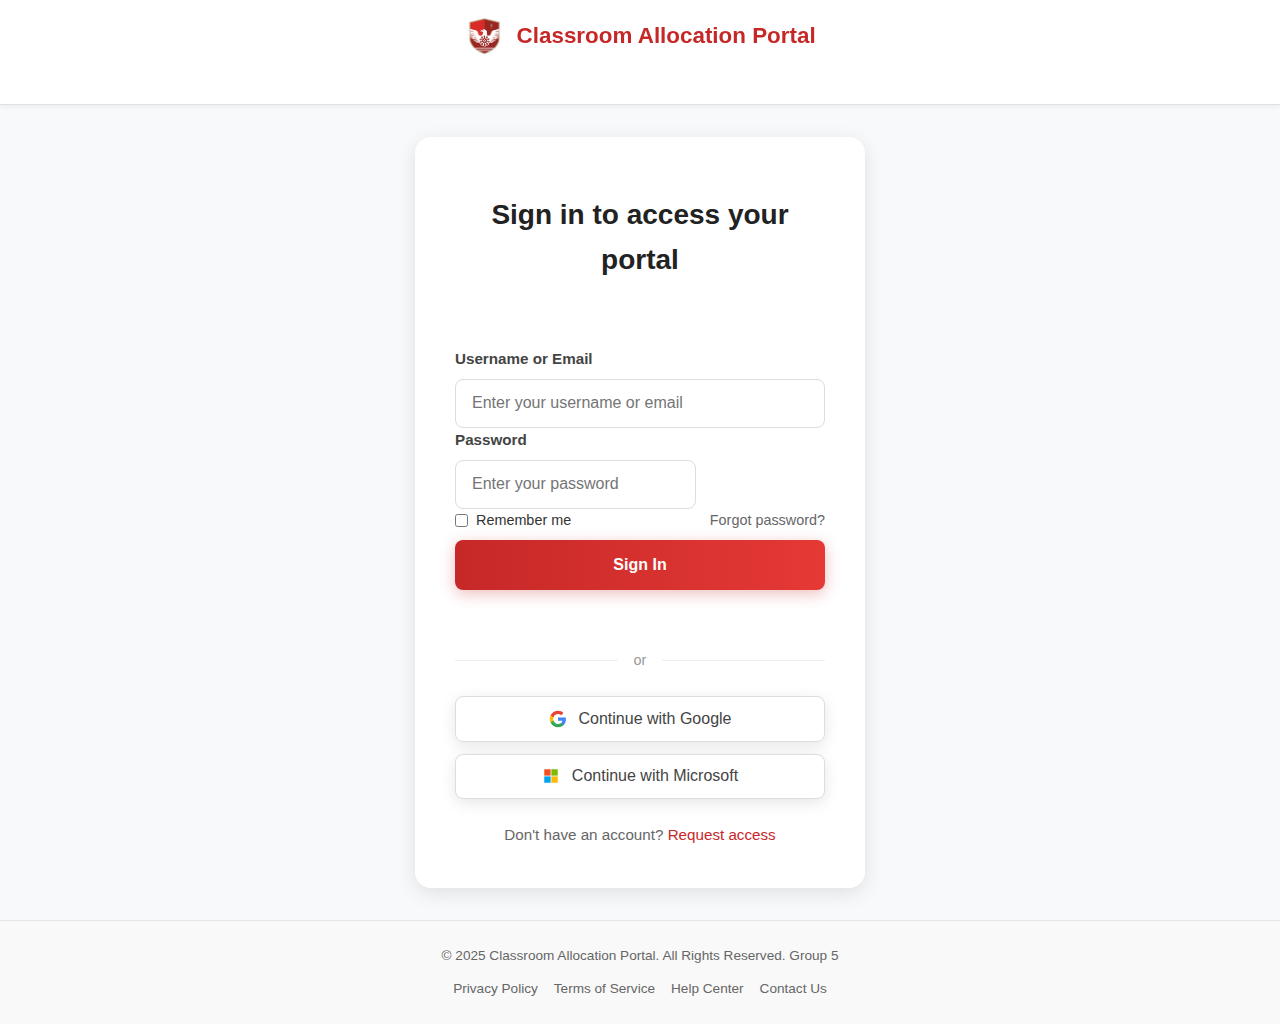
==== commit 6c636514: "mixed changes" ====
--- a/index.html
+++ b/index.html
@@ -4,14 +4,14 @@
     <meta charset="UTF-8">
     <meta name="viewport" content="width=device-width, initial-scale=1.0">
     <title>Classroom Allocation Portal</title>
-    <link rel="stylesheet" href="cu.css">
+    <link rel="stylesheet" href="css/cu.css">
 </head>
 <body>
     <!-- Full-width header container -->
     <div class="header-container">
         <header class="header">
             <div class="logo">
-                <img src="cu logo.png" alt="Logo">
+                <img src="photos/cu logo.png" alt="Logo">
                 <span class="logo-text">Classroom Allocation Portal</span>
             </div>
             
@@ -89,8 +89,8 @@
         </div>
     </footer>
 
-    <script src="cu.js"></script>
-    <script src="user-display.js"></script>
-    <script src="booking-system.js"></script>
+    <script src="js/cu.js"></script>
+    <script src="js/user-display.js"></script>
+    <script src="js/booking-system.js"></script>
 </body>
 </html>--- a/css/cu.css
+++ b/css/cu.css
@@ -0,0 +1,826 @@
+/* ====== Global Styles ====== */
+:root {
+    --primary-color: #990000; /* Penn red */
+    --secondary-color: #011F5B; /* Penn blue */
+    --accent-color: #4CAF50; /* Green for available/positive actions */
+    --danger-color: #E74C3C; /* Slightly different red for danger/destructive actions */
+    --light-color: #F8F9FA;
+    --dark-color: #222;
+    --gray-color: #6C757D;
+    --white: #FFFFFF;
+    --off-white: #F9F9F9;
+    --shadow: 0 2px 4px rgba(0, 0, 0, 0.1);
+    --transition: all 0.3s ease;
+    --border-radius: 4px;
+    --max-width: 1200px;
+    --header-height: 80px;
+    --serif-font: 'Georgia', serif;
+    --sans-font: 'Helvetica Neue', Arial, sans-serif;
+}
+
+* {
+    margin: 0;
+    padding: 0;
+    box-sizing: border-box;
+}
+
+html {
+    font-size: 16px;
+    scroll-behavior: smooth;
+    width: 100%;
+    overflow-x: hidden;
+}
+
+body {
+    font-family: var(--sans-font);
+    line-height: 1.6;
+    color: var(--dark-color);
+    background-color: var(--off-white);
+    min-height: 100vh;
+    display: flex;
+    flex-direction: column;
+    width: 100%;
+    overflow-x: hidden;
+}
+
+a {
+    text-decoration: none;
+    color: var(--secondary-color);
+    transition: var(--transition);
+}
+
+a:hover {
+    color: var(--primary-color);
+}
+
+button {
+    cursor: pointer;
+    font-family: inherit;
+    border: none;
+    outline: none;
+}
+
+img {
+    max-width: 100%;
+    height: auto;
+    display: block;
+}
+
+/* ====== Typography ====== */
+h1, h2, h3, h4 {
+    margin-bottom: 1rem;
+    line-height: 1.3;
+    font-family: var(--serif-font);
+    font-weight: normal;
+    color: var(--secondary-color);
+}
+
+h1 {
+    font-size: 2.5rem;
+    font-weight: 700;
+}
+
+h2 {
+    font-size: 2rem;
+    border-bottom: 1px solid #eee;
+    padding-bottom: 0.5rem;
+}
+
+h3 {
+    font-size: 1.5rem;
+}
+
+p {
+    margin-bottom: 1rem;
+    color: var(--dark-color);
+}
+
+/* ====== Utility Classes ====== */
+.container {
+    width: 100%;
+    max-width: var(--max-width);
+    margin: 0 auto;
+    padding: 0 1.5rem;
+}
+
+.btn {
+    display: inline-block;
+    padding: 0.75rem 1.5rem;
+    background-color: var(--primary-color);
+    color: var(--white);
+    border-radius: var(--border-radius);
+    font-weight: 600;
+    transition: var(--transition);
+    text-align: center;
+    border: 1px solid var(--primary-color);
+    font-size: 0.95rem;
+}
+
+.btn:hover {
+    background-color: #7a0000;
+    transform: translateY(-1px);
+    box-shadow: var(--shadow);
+}
+
+.btn-outline {
+    background-color: transparent;
+    color: var(--primary-color);
+    border: 1px solid var(--primary-color);
+}
+
+.btn-outline:hover {
+    background-color: var(--primary-color);
+    color: white;
+}
+
+.btn-available {
+    background-color: var(--accent-color);
+    color: white;
+    border-color: var(--accent-color);
+}
+
+.btn-available:hover {
+    background-color: #3e8e41;
+}
+
+.btn-booked {
+    background-color: var(--gray-color);
+    cursor: not-allowed;
+    border-color: var(--gray-color);
+}
+
+.btn-cancel {
+    background-color: var(--danger-color);
+    color: white;
+    border-color: var(--danger-color);
+}
+
+.btn-cancel:hover {
+    background-color: #c0392b;
+}
+
+.text-center {
+    text-align: center;
+}
+
+/* ====== Header Styles ====== */
+.header-container {
+    width: 100%;
+    background-color: var(--white);
+    color: var(--secondary-color);
+    box-shadow: var(--shadow);
+    position: sticky;
+    top: 0;
+    z-index: 100;
+    border-bottom: 1px solid #eee;
+}
+
+.header {
+    display: flex;
+    justify-content: space-between;
+    align-items: center;
+    height: var(--header-height);
+    padding: 0 1.5rem;
+    max-width: var(--max-width);
+    margin: 0 auto;
+}
+
+.logo {
+    display: flex;
+    align-items: center;
+    gap: 1rem;
+}
+
+.logo img {
+    height: 50px;
+    width: auto;
+}
+
+.logo-text {
+    font-family: var(--serif-font);
+    font-size: 1.5rem;
+    font-weight: 600;
+    color: var(--secondary-color);
+}
+
+.nav-links {
+    display: flex;
+    gap: 2rem;
+}
+
+.nav-links a {
+    font-weight: 500;
+    transition: var(--transition);
+    padding: 0.5rem 0;
+    position: relative;
+    color: var(--secondary-color);
+    text-transform: uppercase;
+    font-size: 0.9rem;
+    letter-spacing: 0.5px;
+}
+
+.nav-links a:hover {
+    color: var(--primary-color);
+}
+
+.nav-links a::after {
+    content: '';
+    position: absolute;
+    bottom: 0;
+    left: 0;
+    width: 0;
+    height: 2px;
+    background-color: var(--primary-color);
+    transition: var(--transition);
+}
+
+.nav-links a:hover::after {
+    width: 100%;
+}
+
+.nav-links a.active {
+    color: var(--primary-color);
+    font-weight: 600;
+}
+
+.nav-links a.active::after {
+    width: 100%;
+}
+
+.mobile-menu-toggle {
+    display: none;
+    background: none;
+    color: var(--secondary-color);
+    font-size: 1.5rem;
+    cursor: pointer;
+    border: none;
+}
+
+/* ====== Hero Section ====== */
+.hero-container {
+    width: 100%;
+    background: linear-gradient(rgba(1, 31, 91, 0.9), rgba(1, 31, 91, 0.9)), 
+                url('https://www.upenn.edu/sites/default/files/styles/card_3x2/public/2022-06/penn-campus-aerial.jpg') no-repeat center center;
+    background-size: cover;
+    color: var(--white);
+    padding: 6rem 0 4rem;
+    margin-bottom: 3rem;
+    text-align: center;
+}
+
+.hero {
+    max-width: var(--max-width);
+    margin: 0 auto;
+    padding: 0 1.5rem;
+    text-align: center;
+}
+
+.hero h1 {
+    color: var(--white);
+    margin-bottom: 1.5rem;
+    font-size: 3rem;
+    font-weight: 700;
+}
+
+.hero p {
+    color: rgba(255, 255, 255, 0.9);
+    font-size: 1.25rem;
+    max-width: 700px;
+    margin: 0 auto 2rem;
+    font-family: var(--serif-font);
+    line-height: 1.7;
+}
+
+/* ====== Main Content Styles ====== */
+main {
+    flex: 1;
+    padding: 2rem 0;
+    background-color: var(--off-white);
+}
+
+.content-section {
+    background-color: var(--white);
+    padding: 2rem;
+    border-radius: var(--border-radius);
+    box-shadow: var(--shadow);
+    margin-bottom: 2rem;
+    border: 1px solid #eee;
+}
+
+.user-info {
+    display: flex;
+    align-items: center;
+    gap: 1.5rem;
+    background-color: var(--white);
+    padding: 1.5rem;
+    border-radius: var(--border-radius);
+    box-shadow: var(--shadow);
+    margin-bottom: 2rem;
+    border: 1px solid #eee;
+}
+
+.user-avatar {
+    font-size: 2.5rem;
+    background-color: var(--primary-color);
+    color: var(--white);
+    width: 70px;
+    height: 70px;
+    border-radius: 50%;
+    display: flex;
+    align-items: center;
+    justify-content: center;
+    font-family: var(--serif-font);
+}
+
+.user-details h3 {
+    color: var(--secondary-color);
+    margin-bottom: 0.5rem;
+}
+
+.user-details p:first-of-type {
+    font-weight: 500;
+    color: var(--dark-color);
+}
+
+/* ====== Booking Sections ====== */
+.new-booking {
+    display: flex;
+    gap: 1.5rem;
+    background-color: var(--white);
+    padding: 1.5rem;
+    border-radius: var(--border-radius);
+    box-shadow: var(--shadow);
+    margin-bottom: 2rem;
+    border: 1px solid #eee;
+}
+
+.booking-icon {
+    font-size: 3rem;
+    color: var(--primary-color);
+}
+
+.booking-form {
+    flex: 1;
+}
+
+.booking-actions {
+    margin-top: 1.5rem;
+    display: flex;
+    gap: 1rem;
+}
+
+.section-title {
+    color: var(--secondary-color);
+    margin-bottom: 0.5rem;
+    font-family: var(--serif-font);
+}
+
+.section-subtitle {
+    color: var(--gray-color);
+    margin-bottom: 1.5rem;
+    font-family: var(--serif-font);
+    font-style: italic;
+}
+
+/* ====== Room Cards ====== */
+.room-cards {
+    display: grid;
+    grid-template-columns: repeat(auto-fill, minmax(300px, 1fr));
+    gap: 1.5rem;
+    margin-bottom: 2rem;
+}
+
+.room-card {
+    background-color: var(--white);
+    border-radius: var(--border-radius);
+    box-shadow: var(--shadow);
+    padding: 1.5rem;
+    transition: var(--transition);
+    border: 1px solid #eee;
+}
+
+.room-card:hover {
+    transform: translateY(-5px);
+    box-shadow: 0 5px 15px rgba(0, 0, 0, 0.1);
+}
+
+.room-icon {
+    font-size: 2rem;
+    margin-bottom: 1rem;
+    color: var(--secondary-color);
+}
+
+.room-title {
+    color: var(--secondary-color);
+    margin-bottom: 0.5rem;
+    font-family: var(--serif-font);
+}
+
+.room-block {
+    color: var(--gray-color);
+    margin-bottom: 1rem;
+    font-size: 0.9rem;
+}
+
+.room-status {
+    display: inline-block;
+    padding: 0.25rem 0.75rem;
+    border-radius: 20px;
+    font-size: 0.85rem;
+    font-weight: 500;
+    margin-bottom: 1rem;
+}
+
+.room-status.available {
+    background-color: #e8f5e9;
+    color: var(--accent-color);
+}
+
+.room-status.booked {
+    background-color: #ffebee;
+    color: var(--danger-color);
+}
+
+.book-btn {
+    width: 100%;
+    padding: 0.75rem;
+    border-radius: var(--border-radius);
+    font-weight: 600;
+    transition: var(--transition);
+    margin-top: 1rem;
+}
+
+/* ====== Booking Details ====== */
+.booking-details {
+    display: grid;
+    grid-template-columns: repeat(auto-fit, minmax(250px, 1fr));
+    gap: 1.5rem;
+    margin-bottom: 2rem;
+}
+
+.booking-detail {
+    background-color: var(--white);
+    padding: 1.5rem;
+    border-radius: var(--border-radius);
+    box-shadow: var(--shadow);
+    border: 1px solid #eee;
+}
+
+.booking-detail h4 {
+    color: var(--secondary-color);
+    margin-bottom: 0.5rem;
+    font-family: var(--serif-font);
+}
+
+/* ====== Metrics Section ====== */
+.metrics {
+    background-color: var(--white);
+    padding: 1.5rem;
+    border-radius: var(--border-radius);
+    box-shadow: var(--shadow);
+    margin-bottom: 2rem;
+    border: 1px solid #eee;
+}
+
+.metrics-title {
+    color: var(--secondary-color);
+    font-family: var(--serif-font);
+}
+
+.metrics-subtitle {
+    color: var(--gray-color);
+    margin-bottom: 1.5rem;
+    font-family: var(--serif-font);
+    font-style: italic;
+}
+
+.metrics-btn {
+    text-align: right;
+    margin-bottom: 1.5rem;
+}
+
+.metrics-cards {
+    display: grid;
+    grid-template-columns: repeat(auto-fit, minmax(200px, 1fr));
+    gap: 1.5rem;
+}
+
+.metrics-card {
+    background-color: var(--off-white);
+    padding: 1.5rem;
+    border-radius: var(--border-radius);
+    text-align: center;
+    border: 1px solid #eee;
+}
+
+.metrics-card h3 {
+    color: var(--secondary-color);
+    font-size: 1.1rem;
+    margin-bottom: 1rem;
+    font-family: var(--serif-font);
+}
+
+.metrics-number {
+    font-size: 2rem;
+    font-weight: 700;
+    color: var(--primary-color);
+    margin-bottom: 0.5rem;
+}
+
+.metrics-change {
+    color: var(--accent-color);
+    font-weight: 500;
+}
+
+/* ====== Search Container ====== */
+.search-container {
+    display: flex;
+    gap: 1rem;
+    margin-bottom: 2rem;
+    flex-wrap: wrap;
+}
+
+.search-container input,
+.search-container select {
+    flex: 1;
+    min-width: 200px;
+    padding: 0.75rem 1rem;
+    border: 1px solid #ddd;
+    border-radius: var(--border-radius);
+    font-family: inherit;
+    font-size: 1rem;
+    background-color: var(--white);
+}
+
+.search-container button {
+    padding: 0.75rem 1.5rem;
+}
+
+/* ====== Room Grid ====== */
+.room-grid {
+    display: grid;
+    grid-template-columns: repeat(auto-fill, minmax(280px, 1fr));
+    gap: 1.5rem;
+}
+
+.loading-message,
+.no-rooms {
+    grid-column: 1 / -1;
+    text-align: center;
+    padding: 2rem;
+    color: var(--gray-color);
+    font-family: var(--serif-font);
+}
+
+/* ====== Settings Page Styles ====== */
+.settings-section {
+    background-color: var(--white);
+    padding: 1.5rem;
+    border-radius: var(--border-radius);
+    box-shadow: var(--shadow);
+    margin-bottom: 2rem;
+    border: 1px solid #eee;
+}
+
+.settings-card {
+    margin-bottom: 2rem;
+    padding-bottom: 2rem;
+    border-bottom: 1px solid #eee;
+}
+
+.settings-card:last-child {
+    margin-bottom: 0;
+    padding-bottom: 0;
+    border-bottom: none;
+}
+
+/* ====== Form Styles ====== */
+.form-group {
+    margin-bottom: 1.5rem;
+}
+
+.form-group label {
+    display: block;
+    margin-bottom: 0.5rem;
+    font-weight: 500;
+    color: var(--secondary-color);
+    font-family: var(--serif-font);
+}
+
+.form-group input,
+.form-group select,
+.form-group textarea {
+    width: 100%;
+    padding: 0.75rem 1rem;
+    border: 1px solid #ddd;
+    border-radius: var(--border-radius);
+    font-family: inherit;
+    font-size: 1rem;
+    transition: var(--transition);
+    background-color: var(--white);
+}
+
+.form-group input:focus,
+.form-group select:focus,
+.form-group textarea:focus {
+    border-color: var(--secondary-color);
+    outline: none;
+    box-shadow: 0 0 0 3px rgba(1, 31, 91, 0.1);
+}
+
+.checkbox-group {
+    display: flex;
+    align-items: center;
+    gap: 0.5rem;
+}
+
+.checkbox-group input {
+    width: auto;
+}
+
+/* ====== Modal Styles ====== */
+.booking-modal {
+    position: fixed;
+    top: 0;
+    left: 0;
+    width: 100%;
+    height: 100%;
+    background-color: rgba(0, 0, 0, 0.5);
+    display: flex;
+    align-items: center;
+    justify-content: center;
+    z-index: 1000;
+    opacity: 0;
+    visibility: hidden;
+    transition: var(--transition);
+}
+
+.booking-modal.active {
+    opacity: 1;
+    visibility: visible;
+}
+
+.modal-content {
+    background-color: var(--white);
+    border-radius: var(--border-radius);
+    box-shadow: var(--shadow);
+    width: 100%;
+    max-width: 500px;
+    padding: 2rem;
+    position: relative;
+    transform: translateY(-20px);
+    transition: var(--transition);
+    border: 1px solid #eee;
+}
+
+.booking-modal.active .modal-content {
+    transform: translateY(0);
+}
+
+.close-modal {
+    position: absolute;
+    top: 1rem;
+    right: 1rem;
+    font-size: 1.5rem;
+    cursor: pointer;
+    color: var(--gray-color);
+    transition: var(--transition);
+}
+
+.close-modal:hover {
+    color: var(--danger-color);
+}
+
+/* ====== Footer Styles ====== */
+.footer {
+    width: 100%;
+    color: var(--white);
+    padding: 1.5rem 0;
+    margin-top: auto;
+    text-align: center;
+}
+
+.footer-content {
+    max-width: var(--max-width);
+    margin: 0 auto;
+    padding: 0 1.5rem;
+}
+
+.footer p {
+    color: rgba(8, 8, 8, 0.8);
+    font-size: 0.9rem;
+    margin: 0;
+    line-height: 1.5;
+}
+
+/* ====== Responsive Styles ====== */
+@media (max-width: 992px) {
+    html {
+        font-size: 15px;
+    }
+    
+    .room-cards,
+    .room-grid {
+        grid-template-columns: repeat(auto-fill, minmax(250px, 1fr));
+    }
+}
+
+@media (max-width: 768px) {
+    html {
+        font-size: 14px;
+    }
+    
+    .header {
+        padding: 0 1rem;
+    }
+    
+    .mobile-menu-toggle {
+        display: block;
+    }
+    
+    .nav-links {
+        position: fixed;
+        top: var(--header-height);
+        left: 0;
+        width: 100%;
+        background-color: var(--white);
+        flex-direction: column;
+        align-items: center;
+        padding: 1rem 0 2rem;
+        gap: 1.5rem;
+        transform: translateY(-150%);
+        transition: transform 0.4s ease-in-out;
+        z-index: 100;
+        box-shadow: 0 10px 15px rgba(0, 0, 0, 0.1);
+        border-top: 1px solid #eee;
+    }
+    
+    .nav-links.active {
+        transform: translateY(0);
+    }
+    
+    .nav-links a {
+        padding: 0.75rem 1.5rem;
+        width: 100%;
+        text-align: center;
+        color: var(--secondary-color);
+    }
+    
+    .nav-links a::after {
+        display: none;
+    }
+    
+    .nav-links a:hover {
+        background-color: rgba(153, 0, 0, 0.1);
+    }
+    
+    .new-booking {
+        flex-direction: column;
+    }
+    
+    .booking-icon {
+        align-self: center;
+    }
+    
+    .hero h1 {
+        font-size: 2.25rem;
+    }
+    
+    .hero p {
+        font-size: 1.1rem;
+    }
+}
+
+@media (max-width: 576px) {
+    .container {
+        padding: 0 1rem;
+    }
+    
+    .user-info {
+        flex-direction: column;
+        text-align: center;
+    }
+    
+    .booking-details {
+        grid-template-columns: 1fr;
+    }
+    
+    .metrics-cards {
+        grid-template-columns: 1fr;
+    }
+    
+    .search-container {
+        flex-direction: column;
+    }
+    
+    .search-container input,
+    .search-container select,
+    .search-container button {
+        width: 100%;
+    }
+    
+    .modal-content {
+        margin: 0 1rem;
+        padding: 1.5rem;
+    }
+}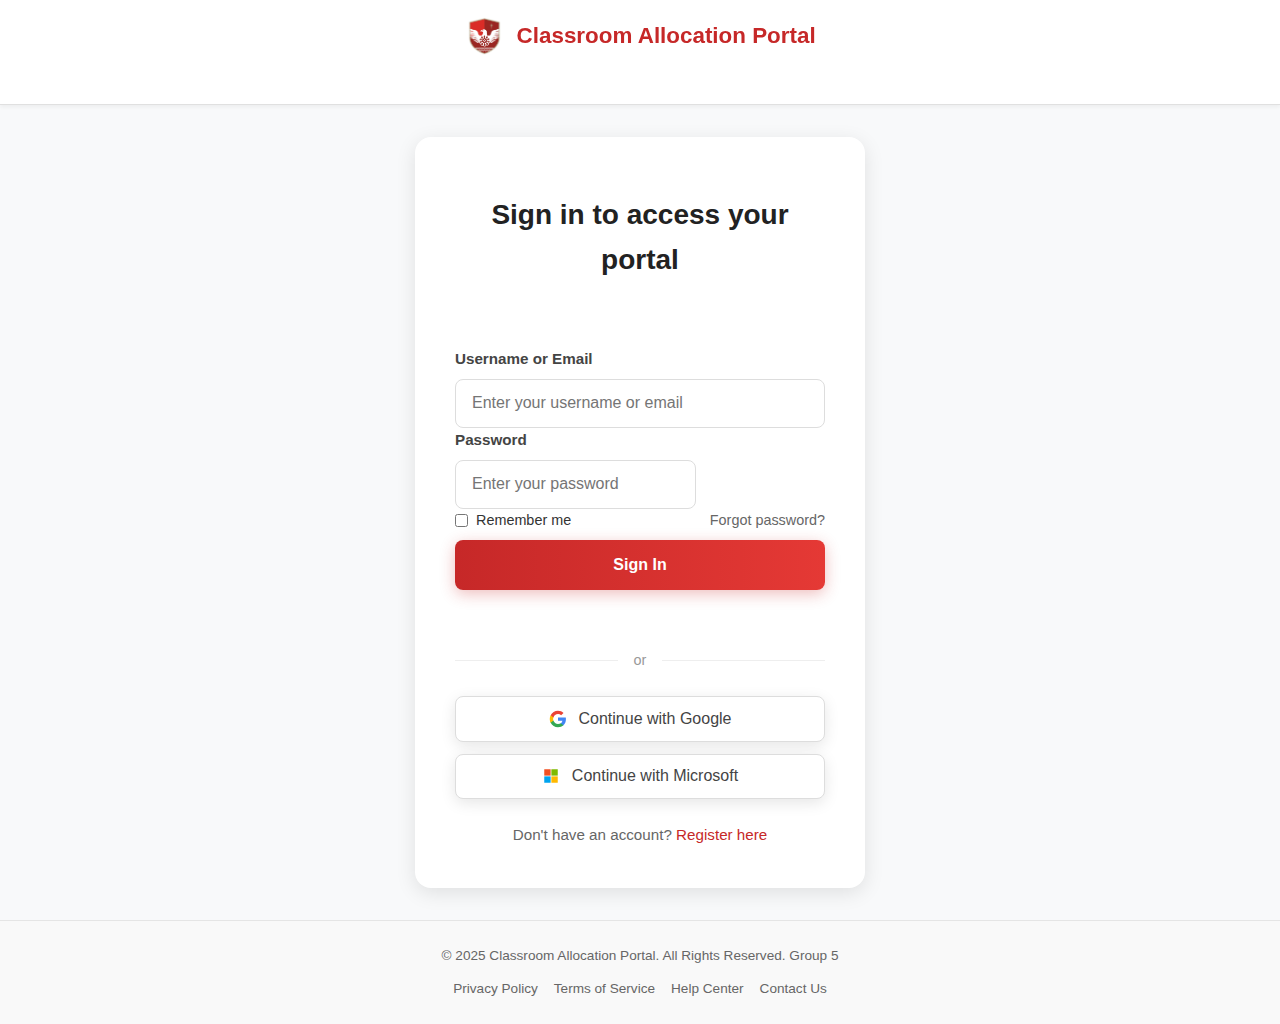
==== commit 66424f40: "added registration" ====
--- a/index.html
+++ b/index.html
@@ -18,7 +18,7 @@
             <button class="mobile-menu-toggle" aria-label="Toggle navigation menu" aria-expanded="false">☰</button>
             
             <div class="nav-links">
-                <a href="#" class="active">Dashboard</a>
+                <a href="#" >Dashboard</a>
                 <a href="booking.html">Bookings</a>
                 <a href="settings.html">Settings</a>
             </div>           
